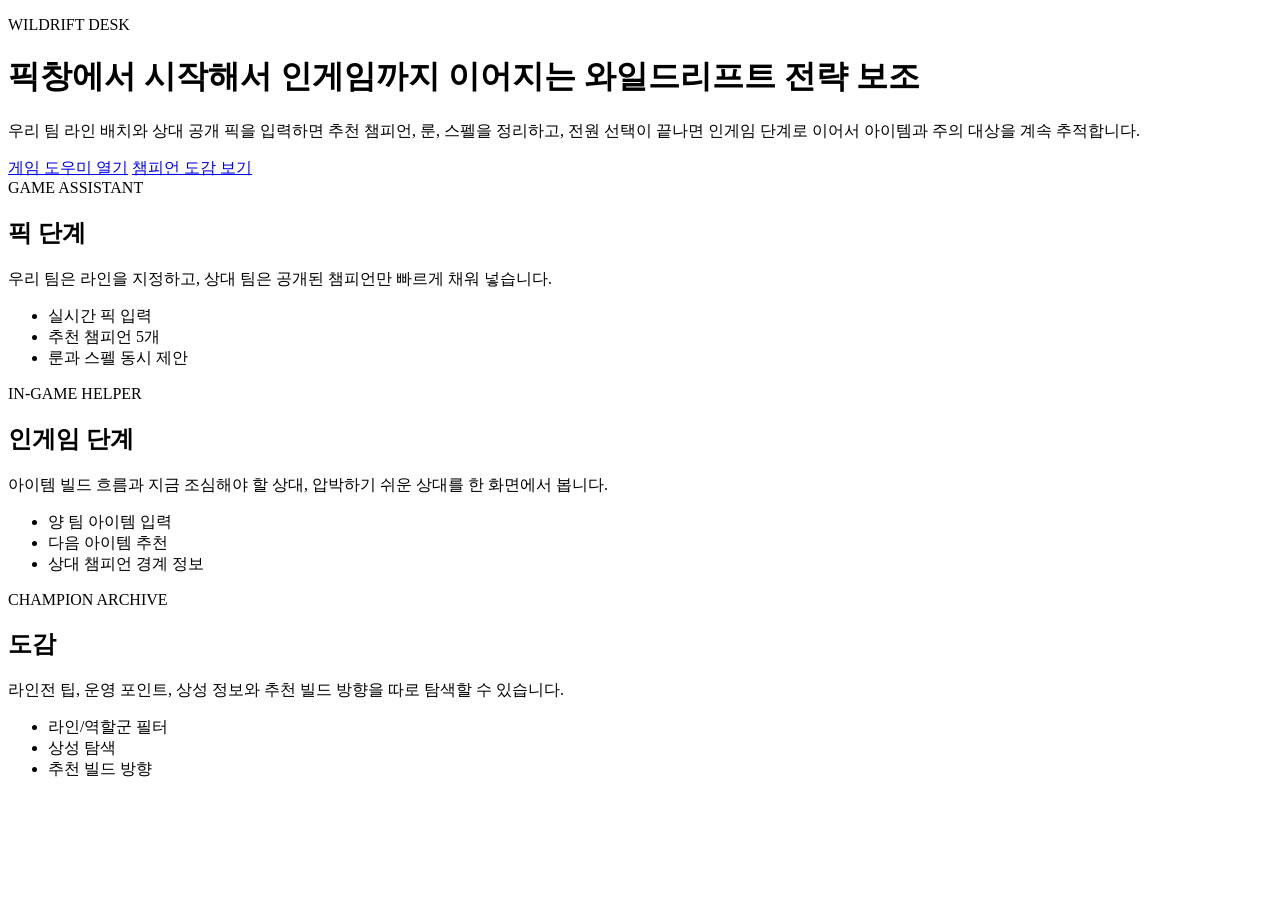
==== index.html @ 54e36468 "Add files via upload" ====
<!DOCTYPE html>
<html lang="ko">
<head>
  <meta charset="UTF-8">
  <meta name="viewport" content="width=device-width, initial-scale=1.0">
  <title>Wildrift Desk</title>
  <meta name="description" content="와일드리프트 픽 분석과 인게임 아이템 보조, 챔피언 도감을 제공하는 전략 웹 서비스">
  <link rel="stylesheet" href="./styles.css">
</head>
<body class="landing-body">
  <div class="landing-shell">
    <header class="landing-hero">
      <div class="landing-copy">
        <p class="eyebrow">WILDRIFT DESK</p>
        <h1>픽창에서 시작해서 인게임까지 이어지는 와일드리프트 전략 보조</h1>
        <p class="hero-lead">
          우리 팀 라인 배치와 상대 공개 픽을 입력하면 추천 챔피언, 룬, 스펠을 정리하고,
          전원 선택이 끝나면 인게임 단계로 이어서 아이템과 주의 대상을 계속 추적합니다.
        </p>
        <div class="landing-actions">
          <a class="button primary" href="./game-assistant.html">게임 도우미 열기</a>
          <a class="button secondary" href="./champions.html">챔피언 도감 보기</a>
        </div>
      </div>

      <div class="landing-preview">
        <section class="preview-card">
          <span class="panel-kicker">GAME ASSISTANT</span>
          <h2>픽 단계</h2>
          <p>우리 팀은 라인을 지정하고, 상대 팀은 공개된 챔피언만 빠르게 채워 넣습니다.</p>
          <ul class="feature-list">
            <li>실시간 픽 입력</li>
            <li>추천 챔피언 5개</li>
            <li>룬과 스펠 동시 제안</li>
          </ul>
        </section>

        <section class="preview-card">
          <span class="panel-kicker">IN-GAME HELPER</span>
          <h2>인게임 단계</h2>
          <p>아이템 빌드 흐름과 지금 조심해야 할 상대, 압박하기 쉬운 상대를 한 화면에서 봅니다.</p>
          <ul class="feature-list">
            <li>양 팀 아이템 입력</li>
            <li>다음 아이템 추천</li>
            <li>상대 챔피언 경계 정보</li>
          </ul>
        </section>

        <section class="preview-card">
          <span class="panel-kicker">CHAMPION ARCHIVE</span>
          <h2>도감</h2>
          <p>라인전 팁, 운영 포인트, 상성 정보와 추천 빌드 방향을 따로 탐색할 수 있습니다.</p>
          <ul class="feature-list">
            <li>라인/역할군 필터</li>
            <li>상성 탐색</li>
            <li>추천 빌드 방향</li>
          </ul>
        </section>
      </div>
    </header>
  </div>
</body>
</html>
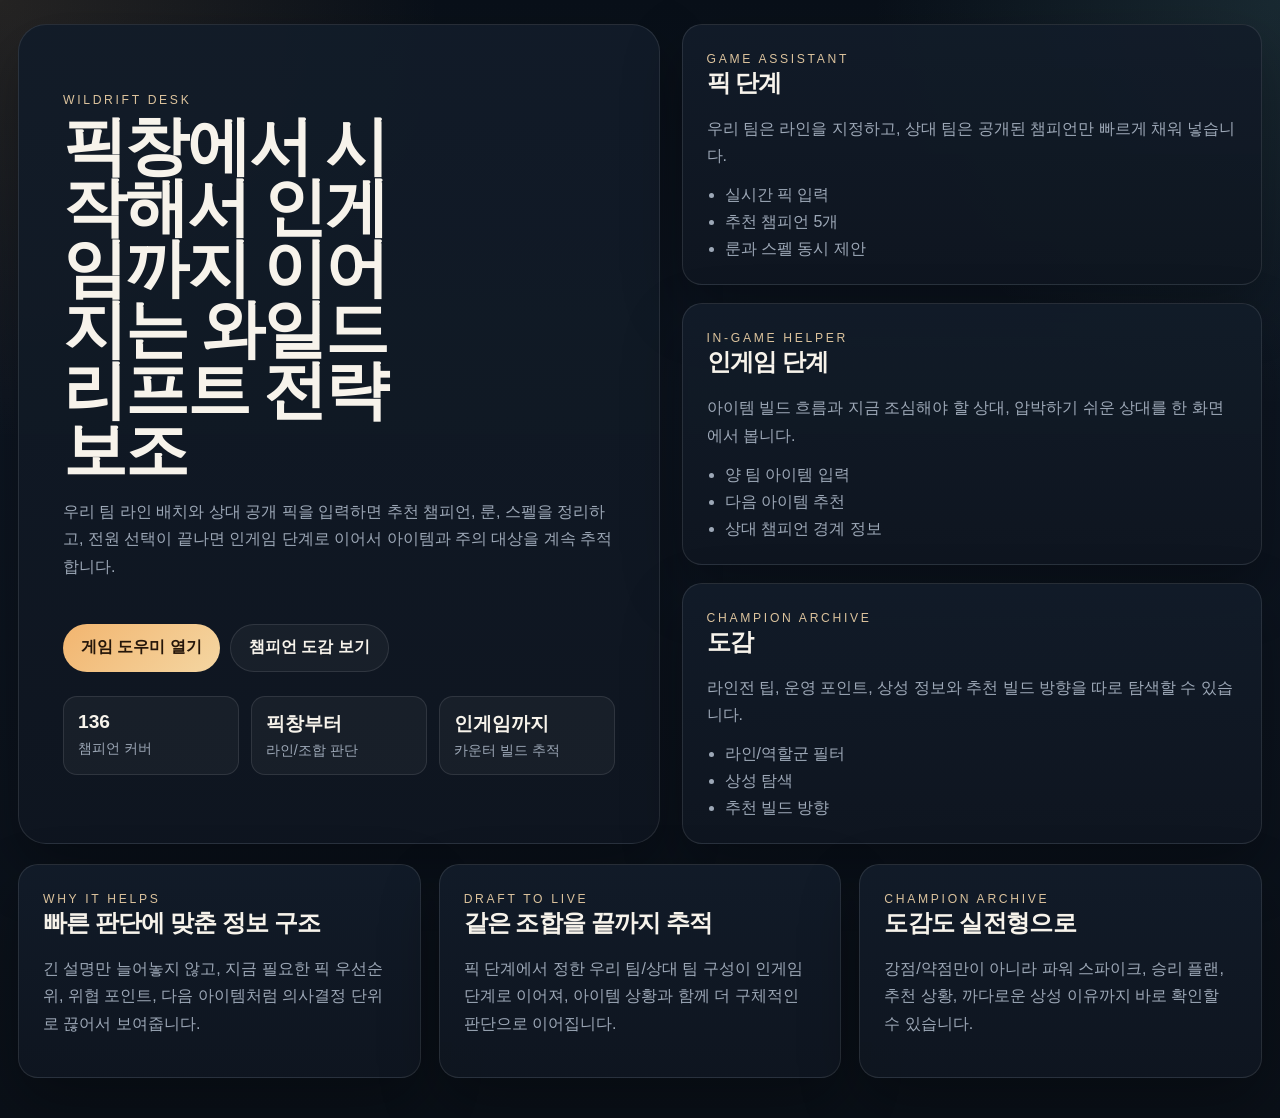
==== commit ff104635: "hi" ====
--- a/index.html
+++ b/index.html
@@ -20,6 +20,20 @@
         <div class="landing-actions">
           <a class="button primary" href="./game-assistant.html">게임 도우미 열기</a>
           <a class="button secondary" href="./champions.html">챔피언 도감 보기</a>
+        </div>
+        <div class="landing-metrics">
+          <article class="metric-card">
+            <strong>136</strong>
+            <span>챔피언 커버</span>
+          </article>
+          <article class="metric-card">
+            <strong>픽창부터</strong>
+            <span>라인/조합 판단</span>
+          </article>
+          <article class="metric-card">
+            <strong>인게임까지</strong>
+            <span>카운터 빌드 추적</span>
+          </article>
         </div>
       </div>
 
@@ -58,6 +72,24 @@
         </section>
       </div>
     </header>
+
+    <section class="landing-detail-grid">
+      <article class="preview-card">
+        <span class="panel-kicker">WHY IT HELPS</span>
+        <h2>빠른 판단에 맞춘 정보 구조</h2>
+        <p>긴 설명만 늘어놓지 않고, 지금 필요한 픽 우선순위, 위협 포인트, 다음 아이템처럼 의사결정 단위로 끊어서 보여줍니다.</p>
+      </article>
+      <article class="preview-card">
+        <span class="panel-kicker">DRAFT TO LIVE</span>
+        <h2>같은 조합을 끝까지 추적</h2>
+        <p>픽 단계에서 정한 우리 팀/상대 팀 구성이 인게임 단계로 이어져, 아이템 상황과 함께 더 구체적인 판단으로 이어집니다.</p>
+      </article>
+      <article class="preview-card">
+        <span class="panel-kicker">CHAMPION ARCHIVE</span>
+        <h2>도감도 실전형으로</h2>
+        <p>강점/약점만이 아니라 파워 스파이크, 승리 플랜, 추천 상황, 까다로운 상성 이유까지 바로 확인할 수 있습니다.</p>
+      </article>
+    </section>
   </div>
 </body>
 </html>
--- a/styles.css
+++ b/styles.css
@@ -0,0 +1,911 @@
+:root {
+  --bg: #0a0f16;
+  --bg-soft: #111926;
+  --panel: #121c29;
+  --panel-2: #172333;
+  --panel-3: rgba(255, 255, 255, 0.04);
+  --line: rgba(255, 255, 255, 0.1);
+  --text: #f7f3eb;
+  --muted: #9da8b7;
+  --accent: #f2b56f;
+  --accent-2: #7dc5c9;
+  --success: #95d59b;
+  --danger: #ff8f86;
+  --shadow: 0 24px 60px rgba(0, 0, 0, 0.3);
+  --radius-xl: 28px;
+  --radius-lg: 20px;
+  --radius-md: 14px;
+  --radius-sm: 10px;
+}
+
+* {
+  box-sizing: border-box;
+}
+
+html {
+  scroll-behavior: smooth;
+}
+
+body {
+  margin: 0;
+  min-height: 100vh;
+  color: var(--text);
+  font-family: "Segoe UI Variable Text", "Malgun Gothic", sans-serif;
+  background:
+    radial-gradient(circle at top left, rgba(242, 181, 111, 0.15), transparent 26%),
+    radial-gradient(circle at top right, rgba(125, 197, 201, 0.16), transparent 22%),
+    linear-gradient(180deg, #091019, #0d1521 32%, #0a1018 100%);
+}
+
+a {
+  color: inherit;
+}
+
+img {
+  display: block;
+  max-width: 100%;
+}
+
+button,
+input,
+select {
+  font: inherit;
+}
+
+.landing-body,
+.app-body {
+  background:
+    radial-gradient(circle at top left, rgba(242, 181, 111, 0.12), transparent 26%),
+    radial-gradient(circle at top right, rgba(125, 197, 201, 0.14), transparent 24%),
+    linear-gradient(180deg, #091019, #0d1521 35%, #0a1018 100%);
+}
+
+.landing-shell,
+.app-shell {
+  width: min(1480px, calc(100vw - 36px));
+  margin: 0 auto;
+  padding: 24px 0 40px;
+}
+
+.eyebrow,
+.panel-kicker {
+  margin: 0 0 10px;
+  font-size: 0.76rem;
+  letter-spacing: 0.22em;
+  text-transform: uppercase;
+  color: #dcc39d;
+}
+
+.button,
+.ghost-button,
+.lane-chip,
+.item-chip,
+.slot-button,
+.champion-tile,
+.recommend-card {
+  transition: transform 160ms ease, border-color 160ms ease, background 160ms ease;
+}
+
+.button {
+  display: inline-flex;
+  align-items: center;
+  justify-content: center;
+  min-height: 48px;
+  padding: 0 18px;
+  border-radius: 999px;
+  text-decoration: none;
+  font-weight: 700;
+}
+
+.button.primary {
+  background: linear-gradient(135deg, #f2b56f, #f4d6a2);
+  color: #25160a;
+}
+
+.button.secondary,
+.ghost-button,
+.lane-chip,
+.item-chip {
+  border: 1px solid var(--line);
+  background: rgba(255, 255, 255, 0.04);
+  color: var(--text);
+}
+
+.button:hover,
+.ghost-button:hover,
+.lane-chip:hover,
+.item-chip:hover,
+.slot-button:hover,
+.champion-tile:hover,
+.recommend-card:hover {
+  transform: translateY(-2px);
+  border-color: rgba(255, 255, 255, 0.22);
+}
+
+.landing-hero {
+  display: grid;
+  grid-template-columns: minmax(0, 1.05fr) minmax(360px, 0.95fr);
+  gap: 22px;
+  min-height: calc(100vh - 88px);
+  align-items: stretch;
+}
+
+.landing-copy,
+.preview-card,
+.page-topbar,
+.draft-column,
+.picker-panel-real,
+.analysis-card,
+.team-panel,
+.filter-sidebar,
+.champion-detail {
+  border: 1px solid var(--line);
+  background: linear-gradient(180deg, rgba(18, 28, 41, 0.95), rgba(15, 22, 32, 0.96));
+  box-shadow: var(--shadow);
+}
+
+.landing-copy {
+  border-radius: var(--radius-xl);
+  padding: 44px;
+  display: flex;
+  flex-direction: column;
+  justify-content: center;
+}
+
+.landing-copy h1,
+.section-heading h1,
+.preview-card h2,
+.board-head h2 {
+  margin: 0;
+  font-family: Georgia, "Times New Roman", serif;
+  letter-spacing: -0.03em;
+}
+
+.landing-copy h1 {
+  max-width: 12ch;
+  font-size: clamp(2.8rem, 5vw, 5.2rem);
+  line-height: 0.95;
+}
+
+.hero-lead,
+.section-note,
+.preview-card p,
+.context-text,
+.subtle-copy,
+.stack-row p,
+.profile-block p,
+.filter-sidebar span,
+.champion-meta-line {
+  color: var(--muted);
+  line-height: 1.7;
+}
+
+.landing-actions {
+  display: flex;
+  flex-wrap: wrap;
+  gap: 12px;
+  margin-top: 28px;
+}
+
+.landing-preview {
+  display: grid;
+  gap: 18px;
+}
+
+.landing-metrics {
+  display: grid;
+  grid-template-columns: repeat(3, minmax(0, 1fr));
+  gap: 12px;
+  margin-top: 24px;
+}
+
+.metric-card {
+  border: 1px solid var(--line);
+  border-radius: var(--radius-md);
+  background: rgba(255, 255, 255, 0.04);
+  padding: 14px;
+  display: grid;
+  gap: 4px;
+}
+
+.metric-card strong {
+  font-size: 1.2rem;
+}
+
+.metric-card span {
+  color: var(--muted);
+  font-size: 0.9rem;
+}
+
+.landing-detail-grid {
+  display: grid;
+  grid-template-columns: repeat(3, minmax(0, 1fr));
+  gap: 18px;
+  margin-top: 20px;
+}
+
+.preview-card {
+  border-radius: var(--radius-lg);
+  padding: 24px;
+}
+
+.feature-list {
+  margin: 14px 0 0;
+  padding-left: 18px;
+  color: var(--muted);
+}
+
+.feature-list li + li {
+  margin-top: 6px;
+}
+
+.page-topbar {
+  border-radius: 999px;
+  padding: 12px 16px;
+  display: flex;
+  justify-content: space-between;
+  align-items: center;
+  margin-bottom: 18px;
+}
+
+.brand-mark {
+  font-weight: 700;
+  text-decoration: none;
+}
+
+.page-nav {
+  display: flex;
+  gap: 8px;
+}
+
+.page-nav a {
+  text-decoration: none;
+  padding: 10px 14px;
+  border-radius: 999px;
+  color: var(--muted);
+}
+
+.page-nav a.is-active,
+.page-nav a:hover {
+  background: rgba(255, 255, 255, 0.06);
+  color: var(--text);
+}
+
+.assistant-layout,
+.champions-page {
+  display: grid;
+  gap: 20px;
+}
+
+.assistant-stage,
+.champions-layout {
+  display: grid;
+  gap: 18px;
+}
+
+.section-heading {
+  display: flex;
+  justify-content: space-between;
+  gap: 16px;
+  align-items: end;
+}
+
+.section-heading h1 {
+  font-size: clamp(2.1rem, 3vw, 3.4rem);
+}
+
+.section-note {
+  max-width: 60ch;
+  margin: 0;
+}
+
+.draft-layout,
+.draft-bottom,
+.draft-status-grid,
+.priority-strip,
+.live-layout,
+.champions-layout {
+  display: grid;
+  gap: 18px;
+}
+
+.draft-layout {
+  grid-template-columns: 320px minmax(0, 1.1fr) 320px;
+}
+
+.draft-bottom {
+  grid-template-columns: minmax(320px, 0.78fr) minmax(0, 1.22fr);
+}
+
+.draft-status-grid {
+  grid-template-columns: repeat(auto-fit, minmax(220px, 1fr));
+}
+
+.priority-strip {
+  grid-template-columns: repeat(auto-fit, minmax(180px, max-content));
+  gap: 10px;
+}
+
+.live-layout {
+  grid-template-columns: 320px minmax(0, 1.16fr) 320px;
+}
+
+.champions-layout {
+  grid-template-columns: 300px minmax(0, 1fr);
+}
+
+.draft-column,
+.picker-panel-real,
+.analysis-card,
+.team-panel,
+.filter-sidebar,
+.champion-detail {
+  border-radius: var(--radius-xl);
+  padding: 20px;
+}
+
+.board-head {
+  display: flex;
+  justify-content: space-between;
+  align-items: start;
+  gap: 12px;
+  margin-bottom: 14px;
+}
+
+.board-head h2,
+.analysis-card h3,
+.champion-detail h2,
+.champion-detail h3 {
+  font-size: 1.28rem;
+}
+
+.ghost-button,
+.lane-chip,
+.item-chip {
+  min-height: 40px;
+  padding: 0 14px;
+  border-radius: 999px;
+  cursor: pointer;
+}
+
+.field-block {
+  display: grid;
+  gap: 8px;
+}
+
+.field-block span {
+  font-size: 0.92rem;
+}
+
+.search-input,
+.live-selector select,
+.lane-select {
+  width: 100%;
+  min-height: 46px;
+  border-radius: 14px;
+  border: 1px solid var(--line);
+  background: rgba(255, 255, 255, 0.04);
+  color: var(--text);
+  padding: 0 14px;
+}
+
+select option {
+  color: #111;
+}
+
+.picker-controls,
+.lane-chip-row,
+.slot-meta-top,
+.item-chip-row,
+.pill-row,
+.landing-actions {
+  display: flex;
+  flex-wrap: wrap;
+  gap: 10px;
+}
+
+.draft-picker-grid,
+.recommend-grid,
+.item-suggestion-grid,
+.champion-grid {
+  display: grid;
+  gap: 12px;
+}
+
+.draft-picker-grid {
+  grid-template-columns: repeat(auto-fill, minmax(120px, 1fr));
+  max-height: 620px;
+  overflow: auto;
+  padding-right: 4px;
+}
+
+.ally-board,
+.enemy-board,
+.live-team-grid,
+.stack-list {
+  display: grid;
+  gap: 12px;
+}
+
+.ally-slot,
+.enemy-slot,
+.live-card {
+  border: 1px solid var(--line);
+  border-radius: var(--radius-md);
+  background: var(--panel-3);
+  padding: 12px;
+}
+
+.ally-slot {
+  display: grid;
+  gap: 10px;
+}
+
+.slot-button,
+.champion-tile,
+.recommend-card {
+  width: 100%;
+  border: 1px solid var(--line);
+  background: rgba(255, 255, 255, 0.03);
+  color: inherit;
+  border-radius: var(--radius-md);
+  cursor: pointer;
+}
+
+.slot-button {
+  display: flex;
+  align-items: center;
+  gap: 12px;
+  padding: 10px 12px;
+  min-height: 78px;
+  text-align: left;
+}
+
+.slot-button.active {
+  border-color: rgba(242, 181, 111, 0.6);
+  box-shadow: 0 0 0 1px rgba(242, 181, 111, 0.3) inset;
+}
+
+.slot-avatar,
+.tile-avatar,
+.recommend-image,
+.profile-header img {
+  border-radius: 12px;
+  object-fit: cover;
+}
+
+.slot-avatar {
+  width: 56px;
+  height: 56px;
+  background: linear-gradient(135deg, rgba(242, 181, 111, 0.25), rgba(125, 197, 201, 0.25));
+}
+
+.slot-title {
+  display: block;
+  font-weight: 700;
+}
+
+.slot-subtitle {
+  display: block;
+  color: var(--muted);
+  font-size: 0.9rem;
+  margin-top: 4px;
+}
+
+.champion-tile {
+  padding: 0;
+  overflow: hidden;
+}
+
+.tile-avatar {
+  width: 100%;
+  aspect-ratio: 1 / 1;
+}
+
+.tile-copy {
+  padding: 10px;
+}
+
+.tile-copy strong,
+.recommend-card strong {
+  display: block;
+}
+
+.meta-pill {
+  display: inline-flex;
+  align-items: center;
+  min-height: 28px;
+  padding: 0 10px;
+  border-radius: 999px;
+  background: rgba(255, 255, 255, 0.06);
+  border: 1px solid var(--line);
+  font-size: 0.82rem;
+  color: var(--muted);
+}
+
+.lane-chip.active,
+.item-chip.active {
+  background: rgba(242, 181, 111, 0.13);
+  border-color: rgba(242, 181, 111, 0.4);
+  color: #f4d6a2;
+}
+
+.recommend-grid {
+  grid-template-columns: repeat(auto-fit, minmax(260px, 1fr));
+}
+
+.recommend-card {
+  overflow: hidden;
+  text-align: left;
+  padding: 0;
+}
+
+.recommend-card:disabled {
+  cursor: default;
+  opacity: 0.84;
+}
+
+.recommend-image {
+  width: 100%;
+  aspect-ratio: 16 / 10;
+}
+
+.recommend-copy {
+  padding: 14px;
+  display: grid;
+  gap: 10px;
+}
+
+.recommend-head {
+  display: flex;
+  justify-content: space-between;
+  align-items: start;
+  gap: 10px;
+}
+
+.score-badge {
+  min-width: 56px;
+  min-height: 34px;
+  padding: 0 12px;
+  border-radius: 999px;
+  display: inline-flex;
+  align-items: center;
+  justify-content: center;
+  background: rgba(242, 181, 111, 0.14);
+  color: #f5d59f;
+  font-weight: 700;
+}
+
+.stack-row {
+  border: 1px solid var(--line);
+  border-radius: var(--radius-md);
+  background: rgba(255, 255, 255, 0.03);
+  padding: 14px;
+}
+
+.stack-row strong {
+  display: block;
+  margin-bottom: 6px;
+}
+
+.ready-banner {
+  padding: 14px 18px;
+  border-radius: var(--radius-md);
+  border: 1px solid rgba(149, 213, 155, 0.25);
+  background: rgba(149, 213, 155, 0.1);
+  color: #d9f2dc;
+  font-weight: 600;
+}
+
+.ready-banner-wrap {
+  display: flex;
+  flex-wrap: wrap;
+  gap: 12px;
+  align-items: center;
+}
+
+.priority-chip {
+  display: inline-flex;
+  align-items: center;
+  min-height: 40px;
+  padding: 0 14px;
+  border-radius: 999px;
+  border: 1px solid var(--line);
+  background: rgba(255, 255, 255, 0.05);
+  color: var(--text);
+  font-weight: 600;
+}
+
+.priority-chip.info {
+  border-color: rgba(125, 197, 201, 0.34);
+  background: rgba(125, 197, 201, 0.12);
+  color: #d6f4f6;
+}
+
+.priority-chip.danger {
+  border-color: rgba(255, 143, 134, 0.34);
+  background: rgba(255, 143, 134, 0.12);
+  color: #ffd7d3;
+}
+
+.priority-chip.neutral {
+  border-color: rgba(242, 181, 111, 0.28);
+  background: rgba(242, 181, 111, 0.12);
+  color: #f7dfb8;
+}
+
+.hidden {
+  display: none !important;
+}
+
+.live-center {
+  display: grid;
+  gap: 18px;
+}
+
+.live-overview-grid {
+  display: grid;
+  grid-template-columns: repeat(auto-fit, minmax(220px, 1fr));
+  gap: 12px;
+}
+
+.overview-card {
+  border: 1px solid var(--line);
+  border-radius: var(--radius-md);
+  background: rgba(255, 255, 255, 0.04);
+  padding: 14px;
+  display: grid;
+  gap: 6px;
+}
+
+.overview-card strong {
+  font-size: 1rem;
+}
+
+.overview-card p {
+  margin: 0;
+  color: var(--muted);
+}
+
+.live-summary-grid {
+  display: grid;
+  grid-template-columns: repeat(2, minmax(0, 1fr));
+  gap: 18px;
+}
+
+.live-card {
+  display: grid;
+  gap: 10px;
+}
+
+.live-card-head {
+  display: flex;
+  gap: 12px;
+}
+
+.live-card-head img {
+  width: 52px;
+  height: 52px;
+  border-radius: 12px;
+}
+
+.item-chip-row {
+  margin-top: 8px;
+}
+
+.item-chip {
+  min-height: 34px;
+  padding: 0 12px;
+  font-size: 0.84rem;
+}
+
+.inline-action {
+  margin-top: 8px;
+  justify-self: start;
+}
+
+.action-card {
+  display: grid;
+  gap: 6px;
+}
+
+.profile-panel {
+  display: grid;
+  gap: 16px;
+}
+
+.profile-header {
+  display: grid;
+  grid-template-columns: 112px minmax(0, 1fr);
+  gap: 16px;
+  align-items: center;
+}
+
+.profile-header img {
+  width: 112px;
+  height: 112px;
+}
+
+.profile-columns {
+  display: grid;
+  grid-template-columns: repeat(2, minmax(0, 1fr));
+  gap: 14px;
+}
+
+.profile-block {
+  border: 1px solid var(--line);
+  border-radius: var(--radius-md);
+  background: rgba(255, 255, 255, 0.03);
+  padding: 14px;
+}
+
+.profile-block h4 {
+  margin: 0 0 8px;
+}
+
+.profile-block p + p,
+.stack-row p + p {
+  margin-top: 8px;
+}
+
+.profile-block ul {
+  margin: 0;
+  padding-left: 18px;
+  color: var(--muted);
+}
+
+.profile-block li strong {
+  color: var(--text);
+}
+
+.profile-block li + li {
+  margin-top: 6px;
+}
+
+.champions-content {
+  display: grid;
+  grid-template-columns: minmax(0, 0.92fr) minmax(380px, 1.08fr);
+  gap: 18px;
+}
+
+.filter-sidebar {
+  align-self: start;
+  display: grid;
+  gap: 18px;
+  position: sticky;
+  top: 20px;
+}
+
+.filter-summary,
+.empty-state {
+  border: 1px solid var(--line);
+  border-radius: var(--radius-md);
+  background: rgba(255, 255, 255, 0.03);
+  padding: 14px;
+}
+
+.filter-summary strong,
+.empty-state strong {
+  display: block;
+  margin-bottom: 6px;
+}
+
+.filter-summary p,
+.empty-state p {
+  margin: 0;
+  color: var(--muted);
+}
+
+.champion-grid {
+  grid-template-columns: repeat(auto-fill, minmax(190px, 1fr));
+  align-self: start;
+}
+
+.champion-card {
+  border: 1px solid var(--line);
+  background: rgba(255, 255, 255, 0.03);
+  border-radius: var(--radius-md);
+  overflow: hidden;
+  cursor: pointer;
+  text-align: left;
+  width: 100%;
+}
+
+.champion-card.active {
+  border-color: rgba(242, 181, 111, 0.5);
+  box-shadow: 0 0 0 1px rgba(242, 181, 111, 0.24) inset;
+}
+
+.champion-card img {
+  width: 100%;
+  aspect-ratio: 1 / 1;
+  object-fit: cover;
+}
+
+.champion-card-copy {
+  padding: 12px;
+  display: grid;
+  gap: 8px;
+}
+
+.champion-detail {
+  align-self: start;
+  display: grid;
+  gap: 18px;
+}
+
+.champion-detail-header {
+  display: grid;
+  grid-template-columns: 132px minmax(0, 1fr);
+  gap: 16px;
+  align-items: center;
+}
+
+.champion-detail-header img {
+  width: 132px;
+  height: 132px;
+  border-radius: 16px;
+  object-fit: cover;
+}
+
+.detail-grid {
+  display: grid;
+  grid-template-columns: repeat(2, minmax(0, 1fr));
+  gap: 14px;
+}
+
+@media (max-width: 1240px) {
+  .landing-hero,
+  .landing-detail-grid,
+  .draft-layout,
+  .draft-bottom,
+  .draft-status-grid,
+  .live-overview-grid,
+  .live-layout,
+  .champions-layout,
+  .champions-content,
+  .live-summary-grid {
+    grid-template-columns: 1fr;
+  }
+}
+
+@media (max-width: 760px) {
+  .landing-shell,
+  .app-shell {
+    width: min(100vw - 20px, 1480px);
+  }
+
+  .landing-copy,
+  .draft-column,
+  .picker-panel-real,
+  .analysis-card,
+  .team-panel,
+  .filter-sidebar,
+  .champion-detail {
+    padding: 16px;
+  }
+
+  .landing-copy h1,
+  .section-heading h1 {
+    max-width: none;
+  }
+
+  .landing-metrics {
+    grid-template-columns: 1fr;
+  }
+
+  .section-heading,
+  .page-topbar,
+  .board-head,
+  .profile-header,
+  .champion-detail-header,
+  .profile-columns,
+  .detail-grid {
+    grid-template-columns: 1fr;
+    display: grid;
+  }
+
+  .filter-sidebar {
+    position: static;
+  }
+}
